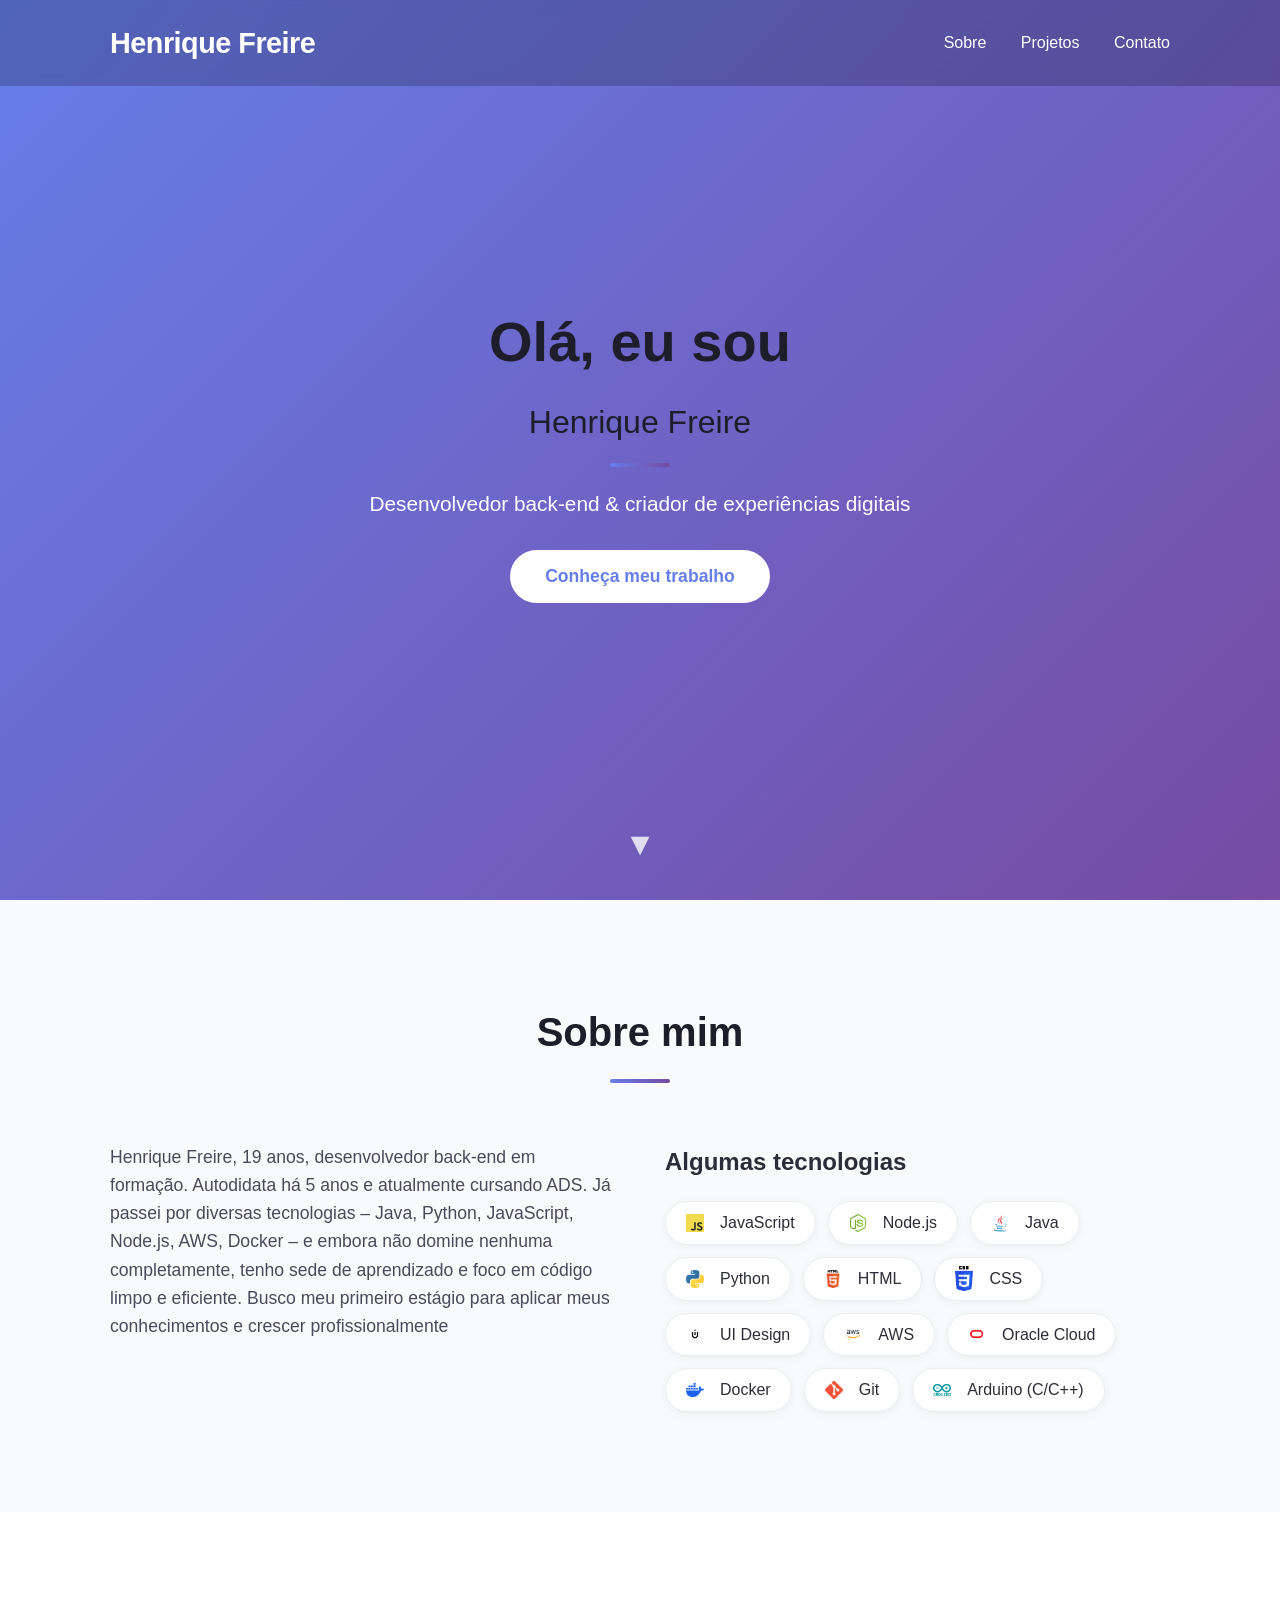
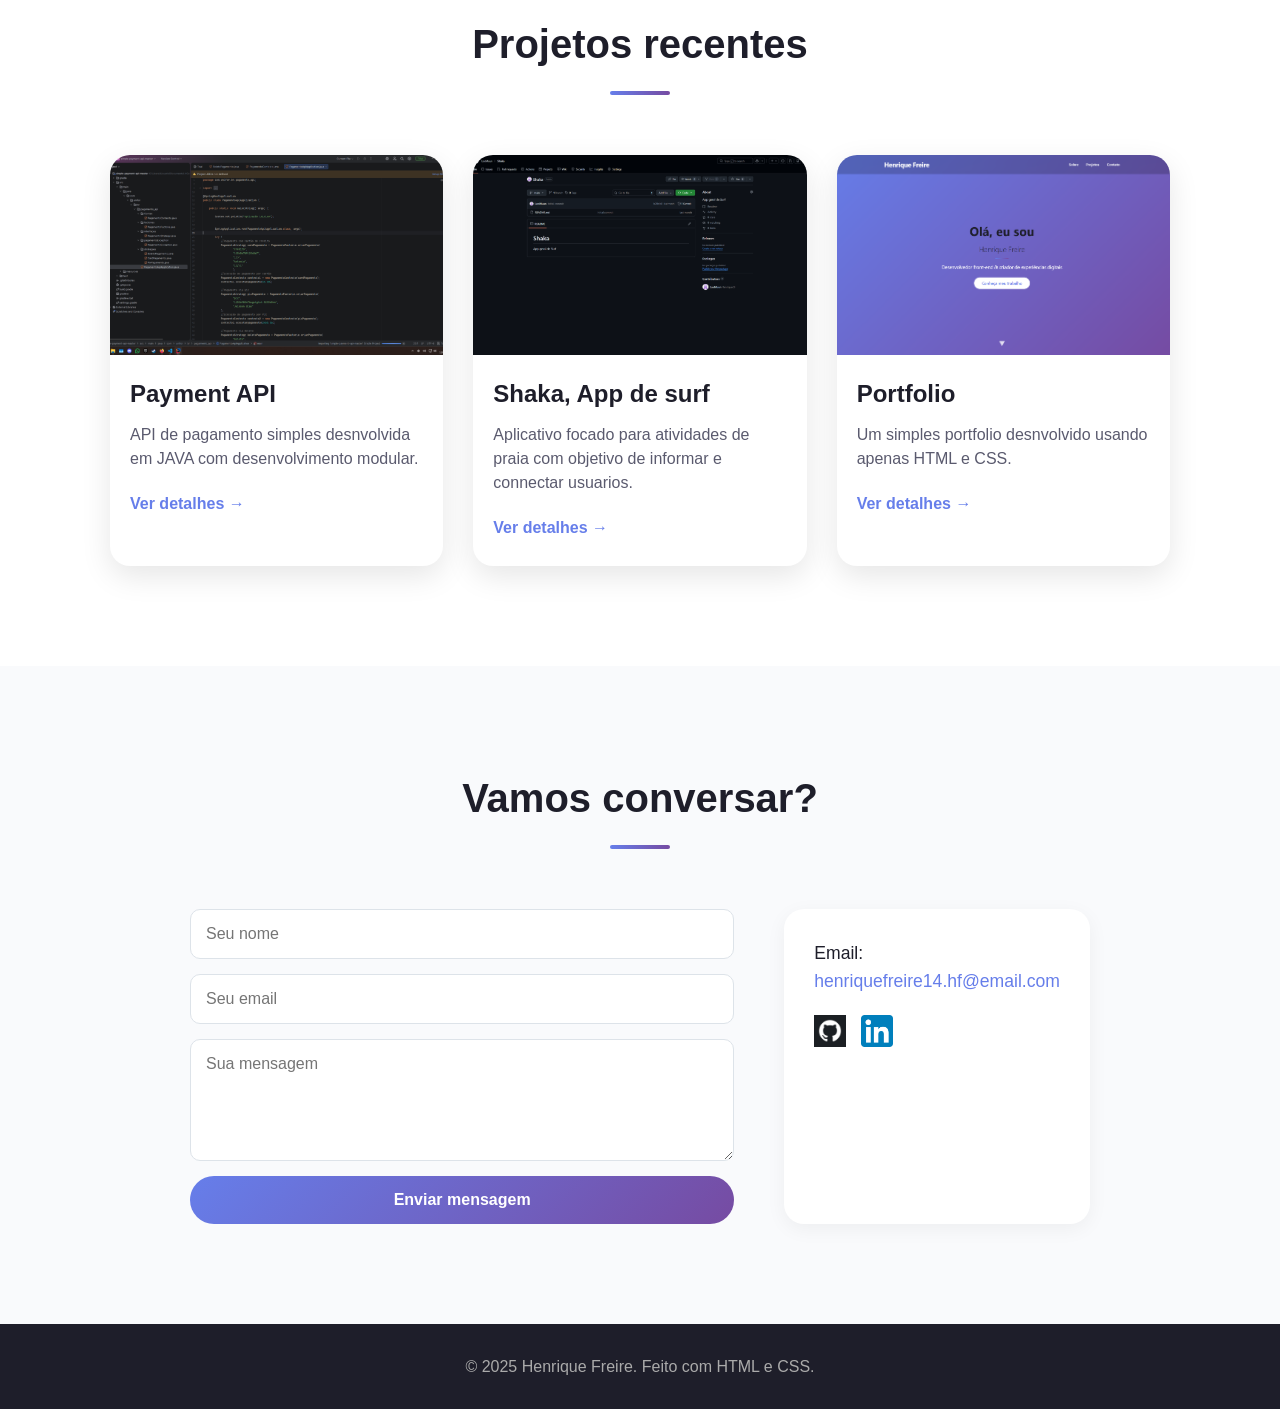
==== index.html @ a0ebcc12 "Reorganizei a estrutura das pastas" ====
<!DOCTYPE html>
<html lang="pt">
<head>
    <meta charset="UTF-8">
    <meta name="viewport" content="width=device-width, initial-scale=1.0">
    <title>HenFreir</title>
    <link rel="stylesheet" href="style.css">
</head>
<body>
    <header class="cabecalho">
        <div class="container">
            <h1 class="logo">Henrique Freire</h1>
            <nav class="menu">
                <a href="#sobre">Sobre</a>
                <a href="#projetos">Projetos</a>
                <a href="#contato">Contato</a>
            </nav>
        </div>
    </header>

    <main>
        <section class="hero">
            <div class="hero-content">
                <h2>Olá, eu sou <span>Henrique Freire</span></h2>
                <p>Desenvolvedor back-end & criador de experiências digitais</p>
                <a href="#projetos" class="btn">Conheça meu trabalho</a>
            </div>
            <a href="#sobre" class="scroll-down">▼</a>
        </section>

        <section id="sobre" class="sobre">
            <div class="container">
                <h2>Sobre mim</h2>
                <div class="sobre-grid">
                    <div class="sobre-texto">
                        <p>Henrique Freire, 19 anos, desenvolvedor back-end em formação. Autodidata há 5 anos e atualmente cursando ADS. Já passei por diversas tecnologias – Java, Python, JavaScript, Node.js, AWS, Docker – e embora não domine nenhuma completamente, tenho sede de aprendizado e foco em código limpo e eficiente. Busco meu primeiro estágio para aplicar meus conhecimentos e crescer profissionalmente</p>
                    </div>
                    <div class="sobre-skills">
                        <h3>Algumas tecnologias</h3>
                        <ul class="skills-list">
                            <!-- Back-end / Linguagens principais -->
                            <li style="--skill-color: #f7df1e; --skill-glow: #f7df1e80;"><img src="./imgs/js.png" alt="">JavaScript</li>
                            <li style="--skill-color: #68a063; --skill-glow: #68a06380;"><img src="./imgs/nodejs.png" alt="">Node.js</li>
                            <li style="--skill-color: #007396; --skill-glow: #00739680;"><img src="./imgs/java.png" alt="">Java</li>
                            <li style="--skill-color: #3776ab; --skill-glow: #3776ab80;"><img src="./imgs/python.png" alt="">Python</li>
                            <!-- Front-end & Design -->
                            <li style="--skill-color: #e44d26; --skill-glow: #e44d2680;"><img src="./imgs/html.png" alt="">HTML</li>
                            <li style="--skill-color: #2926e4; --skill-glow: #3230b1;"><img src="./imgs/css.png" alt="">CSS</li>
                            <li style="--skill-color: #9b59b6; --skill-glow: #9b59b680;"><img src="./imgs/ui.png" alt="">UI Design</li>
                            <!-- Cloud -->
                            <li style="--skill-color: #ff9900; --skill-glow: #ff990080;"><img src="./imgs/aws.png" alt="">AWS</li>
                            <li style="--skill-color: #f80000; --skill-glow: #f8000080;"><img src="./imgs/oracle.png" alt="">Oracle Cloud</li>
                            <!-- Versionamento & DevOps -->
                            <li style="--skill-color: #2496ed; --skill-glow: #2496ed80;"><img src="./imgs/docker.png" alt="">Docker</li>
                            <li style="--skill-color: #f05032; --skill-glow: #f0503280;"><img src="./imgs/git.png" alt="">Git</li>
                            <!-- Embarcados / Outros -->
                            <li style="--skill-color: #00979d; --skill-glow: #00979d80;"><img src="./imgs/arduino.png" alt="">Arduino (C/C++)</li>
                        </ul>
                    </div>
                </div>
            </div>
        </section>

        <section id="projetos" class="projetos"> <!-- Projetos -->
            <div class="container">
                <h2>Projetos recentes</h2>
                <div class="grid">
                    <div class="card">
                        <div class="card-img" style="background-image: url(./imgs/payment.png);"></div>
                        <h3>Payment API</h3>
                        <p>API de pagamento simples desnvolvida em JAVA com desenvolvimento modular.</p>
                        <a href="https://github.com/LooMuun/simple-payment-api" class="card-link">Ver detalhes →</a>
                    </div>
                    <div class="card">
                        <div class="card-img" style="background-image: url(./imgs/shaka.png);"></div>
                        <h3>Shaka, App de surf</h3>
                        <p>Aplicativo focado para atividades de praia com objetivo de informar e connectar usuarios.</p>
                        <a href="https://github.com/LooMuun/Shaka" class="card-link">Ver detalhes →</a>
                    </div>
                    <div class="card">
                        <div class="card-img" style="background-image: url('./imgs/portfolio.png');";></div>
                        <h3>Portfolio</h3>
                        <p>Um simples portfolio desnvolvido usando apenas HTML e CSS.</p>
                        <a href="https://github.com/LooMuun/portfolio" class="card-link">Ver detalhes →</a>
                    </div>
                </div>
            </div>
        </section>

        <section id="contato" class="contato"> <!-- Contato -->
            <div class="container">
                <h2>Vamos conversar?</h2>
                <div class="contato-wrapper">
                    <form>
                        <input type="text" placeholder="Seu nome" required>
                        <input type="email" placeholder="Seu email" required>
                        <textarea rows="5" placeholder="Sua mensagem" required></textarea>
                        <button type="submit" class="btn">Enviar mensagem</button>
                    </form>
                    <div class="contato-info">
                        <p>Email: <a href="mailto:exemplo@email.com">henriquefreire14.hf@email.com</a></p>
                        <div class="social-links">
                            <a href="https://github.com/loomuun"><img src="./imgs/github.png" alt="GitHub"></a>
                            <a href="https://linkedin.com/in/loomuun"><img src="./imgs/linkedin.png" alt="LinkedIn"></a>
                        </div>
                    </div>
                </div>
            </div>
        </section>
    </main>

    <footer class="rodape"> <!-- Rodapé -->
        <div class="container">
            <p>© 2025 Henrique Freire. Feito com HTML e CSS.</p>
        </div>
    </footer>
</body>
</html>
---- style.css ----
* {
    margin: 0;
    padding: 0;
    box-sizing: border-box;
}

html {
    scroll-behavior: smooth;
}

body {
    font-family: 'Segoe UI', Tahoma, Geneva, Verdana, sans-serif;
    line-height: 1.6;
    color: #1e1e2a;
}

.container {
    max-width: 1100px;
    margin: 0 auto;
    padding: 0 20px;
}

/* Cabeçalho - transparente no hero */
.cabecalho {
    position: fixed;
    top: 0;
    left: 0;
    width: 100%;
    padding: 20px 0;
    background: rgba(0, 0, 0, 0.2);
    backdrop-filter: blur(5px);
    z-index: 1000;
    transition: background 0.3s;
}

.cabecalho .container {
    display: flex;
    justify-content: space-between;
    align-items: center;
}

.logo {
    color: #fff;
    font-size: 1.8rem;
    font-weight: 700;
    letter-spacing: -0.5px;
}

.menu a {
    color: #fff;
    text-decoration: none;
    margin-left: 30px;
    font-weight: 500;
    transition: color 0.3s;
    border-bottom: 2px solid transparent;
    padding-bottom: 5px;
}

.menu a:hover {
    border-bottom-color: #fff;
}

/* Hero - tela cheia */
.hero {
    height: 100vh;
    background: linear-gradient(135deg, #667eea 0%, #764ba2 100%);
    color: #fff;
    display: flex;
    align-items: center;
    justify-content: center;
    text-align: center;
    position: relative;
    padding: 0 20px;
}

.hero-content {
    max-width: 800px;
}

.hero h2 {
    font-size: 3.5rem;
    margin-bottom: 20px;
    animation: fadeInUp 1s ease;
}

.hero h2 span {
    display: block;
    font-size: 2rem;
    font-weight: 300;
    margin-top: 10px;
}

.hero p {
    font-size: 1.3rem;
    margin-bottom: 30px;
    opacity: 0.9;
    animation: fadeInUp 1s ease 0.2s both;
}

.hero .btn {
    background: #fff;
    color: #667eea;
    padding: 12px 35px;
    font-size: 1.1rem;
    border-radius: 50px;
    font-weight: 600;
    text-decoration: none;
    transition: transform 0.3s, box-shadow 0.3s;
    animation: fadeInUp 1s ease 0.4s both;
    display: inline-block;
}

.hero .btn:hover {
    transform: translateY(-3px);
    box-shadow: 0 10px 20px rgba(0,0,0,0.2);
}

.scroll-down {
    position: absolute;
    bottom: 30px;
    left: 50%;
    transform: translateX(-50%);
    color: #fff;
    font-size: 2rem;
    text-decoration: none;
    animation: bounce 2s infinite;
    opacity: 0.8;
}

@keyframes bounce {
    0%, 20%, 50%, 80%, 100% {transform: translateX(-50%) translateY(0);}
    40% {transform: translateX(-50%) translateY(-20px);}
    60% {transform: translateX(-50%) translateY(-10px);}
}

@keyframes fadeInUp {
    from {
        opacity: 0;
        transform: translateY(30px);
    }
    to {
        opacity: 1;
        transform: translateY(0);
    }
}

/* Seção sobre */
.sobre {
    padding: 100px 0;
    background: #f9fafc;
}

.sobre-grid {
    display: grid;
    grid-template-columns: 1fr 1fr;
    gap: 50px;
    align-items: start;
}

.sobre-texto p {
    margin-bottom: 20px;
    color: #4a4a5a;
    font-size: 1.1rem;
}

.sobre-skills h3 {
    margin-bottom: 20px;
    font-size: 1.5rem;
    color: #2d2d3a;
}

.skills-list {
    list-style: none;
    display: flex;
    flex-wrap: wrap;
    gap: 12px;
}

.skills-list li {
    background: #fff;
    padding: 8px 20px;
    border-radius: 30px;
    box-shadow: 0 2px 10px rgba(0,0,0,0.05);
    font-weight: 500;
    color: #2d2d3a;
    border: 1px solid #eaeef2;
    transition: all 0.3s ease;
}

.skills-list li:hover {
    background-color: color-mix(in srgb, var(--skill-color) 10%, transparent);
    color: var(--skill-color);
    border-color: var(--skill-color);
    box-shadow: 0 0 15px var(--skill-glow);
}

.skills-list img {
    width: 18px;
    height: auto;
    vertical-align: middle;
    margin-right: 8px;
}

/* Alinha ícone e texto verticalmente dentro do badge */
.skills-list li {
    display: inline-flex;
    align-items: center;
    gap: 8px;
}

.skills-list img {
    display: block;
}

/* Projetos */
.projetos {
    padding: 100px 0;
    background: #fff;
}

h2 {
    text-align: center;
    font-size: 2.5rem;
    margin-bottom: 60px;
    color: #1e1e2a;
    position: relative;
}

h2:after {
    content: '';
    display: block;
    width: 60px;
    height: 4px;
    background: linear-gradient(90deg, #667eea, #764ba2);
    margin: 15px auto 0;
    border-radius: 2px;
}

.grid {
    display: grid;
    grid-template-columns: repeat(auto-fit, minmax(300px, 1fr));
    gap: 30px;
}

.card {
    background: #fff;
    border-radius: 20px;
    overflow: hidden;
    box-shadow: 0 10px 30px rgba(0,0,0,0.1);
    transition: transform 0.3s, box-shadow 0.3s;
}

.card:hover {
    transform: translateY(-10px);
    box-shadow: 0 20px 40px rgba(0,0,0,0.15);
}

.card-img {
    height: 200px;
    background-size: cover;
    background-position: center;
}

.card h3 {
    font-size: 1.5rem;
    margin: 20px 20px 10px;
    color: #1e1e2a;
}

.card p {
    margin: 0 20px 20px;
    color: #5a5a6e;
    line-height: 1.5;
}

.card-link {
    display: inline-block;
    margin: 0 20px 25px;
    color: #667eea;
    text-decoration: none;
    font-weight: 600;
    transition: transform 0.2s;
}

.card-link:hover {
    transform: translateX(5px);
}

/* Contato */
.contato {
    padding: 100px 0;
    background: #f9fafc;
}

.contato-wrapper {
    display: grid;
    grid-template-columns: 2fr 1fr;
    gap: 50px;
    max-width: 900px;
    margin: 0 auto;
}

.contato form {
    display: flex;
    flex-direction: column;
    gap: 15px;
}

.contato input,
.contato textarea {
    width: 100%;
    padding: 15px;
    border: 1px solid #dde3e9;
    border-radius: 10px;
    font-family: inherit;
    font-size: 1rem;
    transition: border 0.3s;
}

.contato input:focus,
.contato textarea:focus {
    outline: none;
    border-color: #667eea;
}

.contato .btn {
    background: linear-gradient(135deg, #667eea, #764ba2);
    color: #fff;
    padding: 15px 30px;
    border: none;
    border-radius: 50px;
    font-size: 1rem;
    font-weight: 600;
    cursor: pointer;
    transition: opacity 0.3s;
}

.contato .btn:hover {
    opacity: 0.9;
}

.contato-info {
    background: #fff;
    padding: 30px;
    border-radius: 20px;
    box-shadow: 0 5px 20px rgba(0,0,0,0.05);
}

.contato-info p {
    margin-bottom: 20px;
    font-size: 1.1rem;
}

.contato-info a {
    color: #667eea;
    text-decoration: none;
    font-weight: 500;
}

.social-links {
    display: flex;
    gap: 15px;
    margin-top: 10px;
}

.social-links a {
    display: inline-block;
}

.social-links img {
    width: 32px;
    height: auto;
    display: block;
    transition: filter 0.3s ease;
}

.social-links a:hover {
    color: #667eea;
}

.social-links a:hover img {
    animation: shake 0.3s ease-in-out;
    filter: drop-shadow(0 0 8px rgba(102, 126, 234, 0.8)); /*Glow*/
}

@keyframes shake {
    0% { transform: rotate(0deg); }
    25% { transform: rotate(10deg); }
    50% { transform: rotate(-10deg); }
    75% { transform: rotate(5deg); }
    100% { transform: rotate(0deg); }
}

.rodape {
    background: #1e1e2a;
    color: #aaa;
    text-align: center;
    padding: 30px 0;
}

@media (max-width: 768px) {
    .cabecalho .container {
        flex-direction: column;
        gap: 10px;
    }

    .menu a {
        margin: 0 15px;
    }

    .hero h2 {
        font-size: 2.5rem;
    }

    .hero h2 span {
        font-size: 1.5rem;
    }

    .sobre-grid,
    .contato-wrapper {
        grid-template-columns: 1fr;
    }

    h2 {
        font-size: 2rem;
    }
}
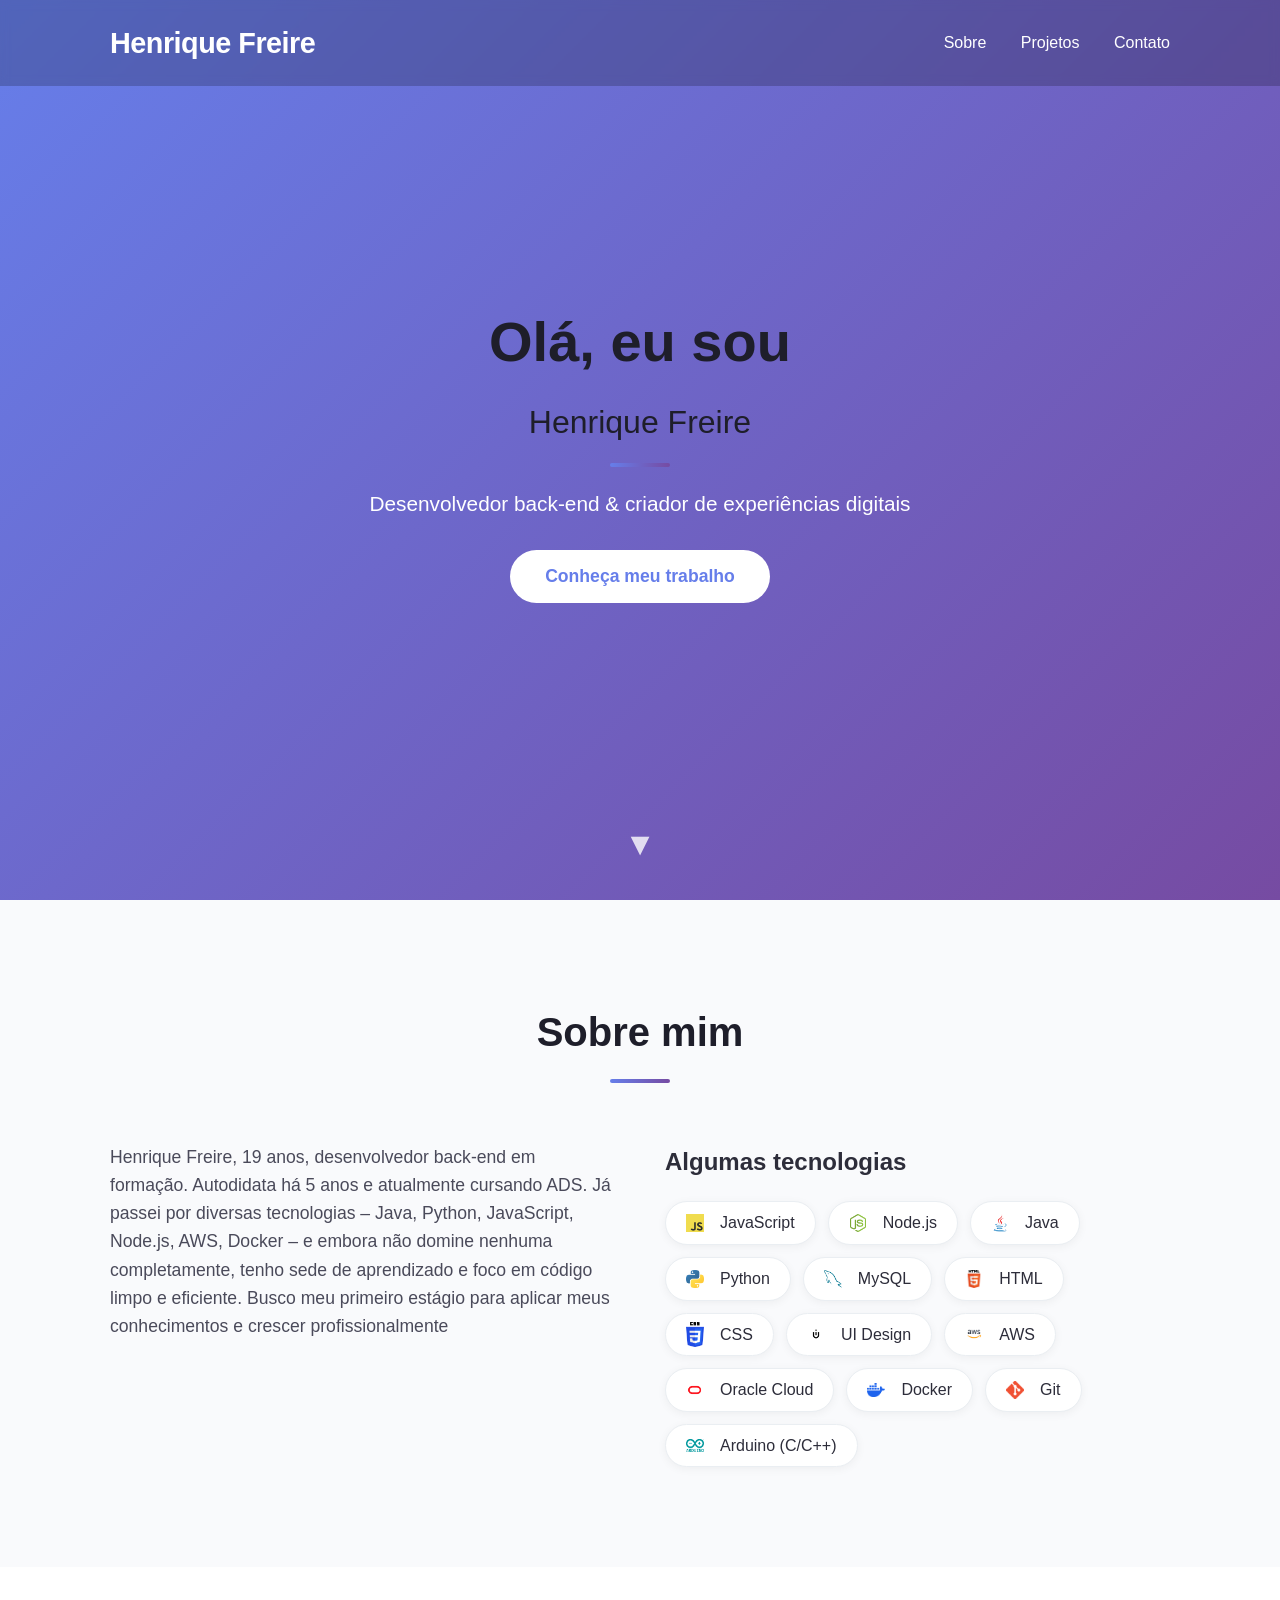
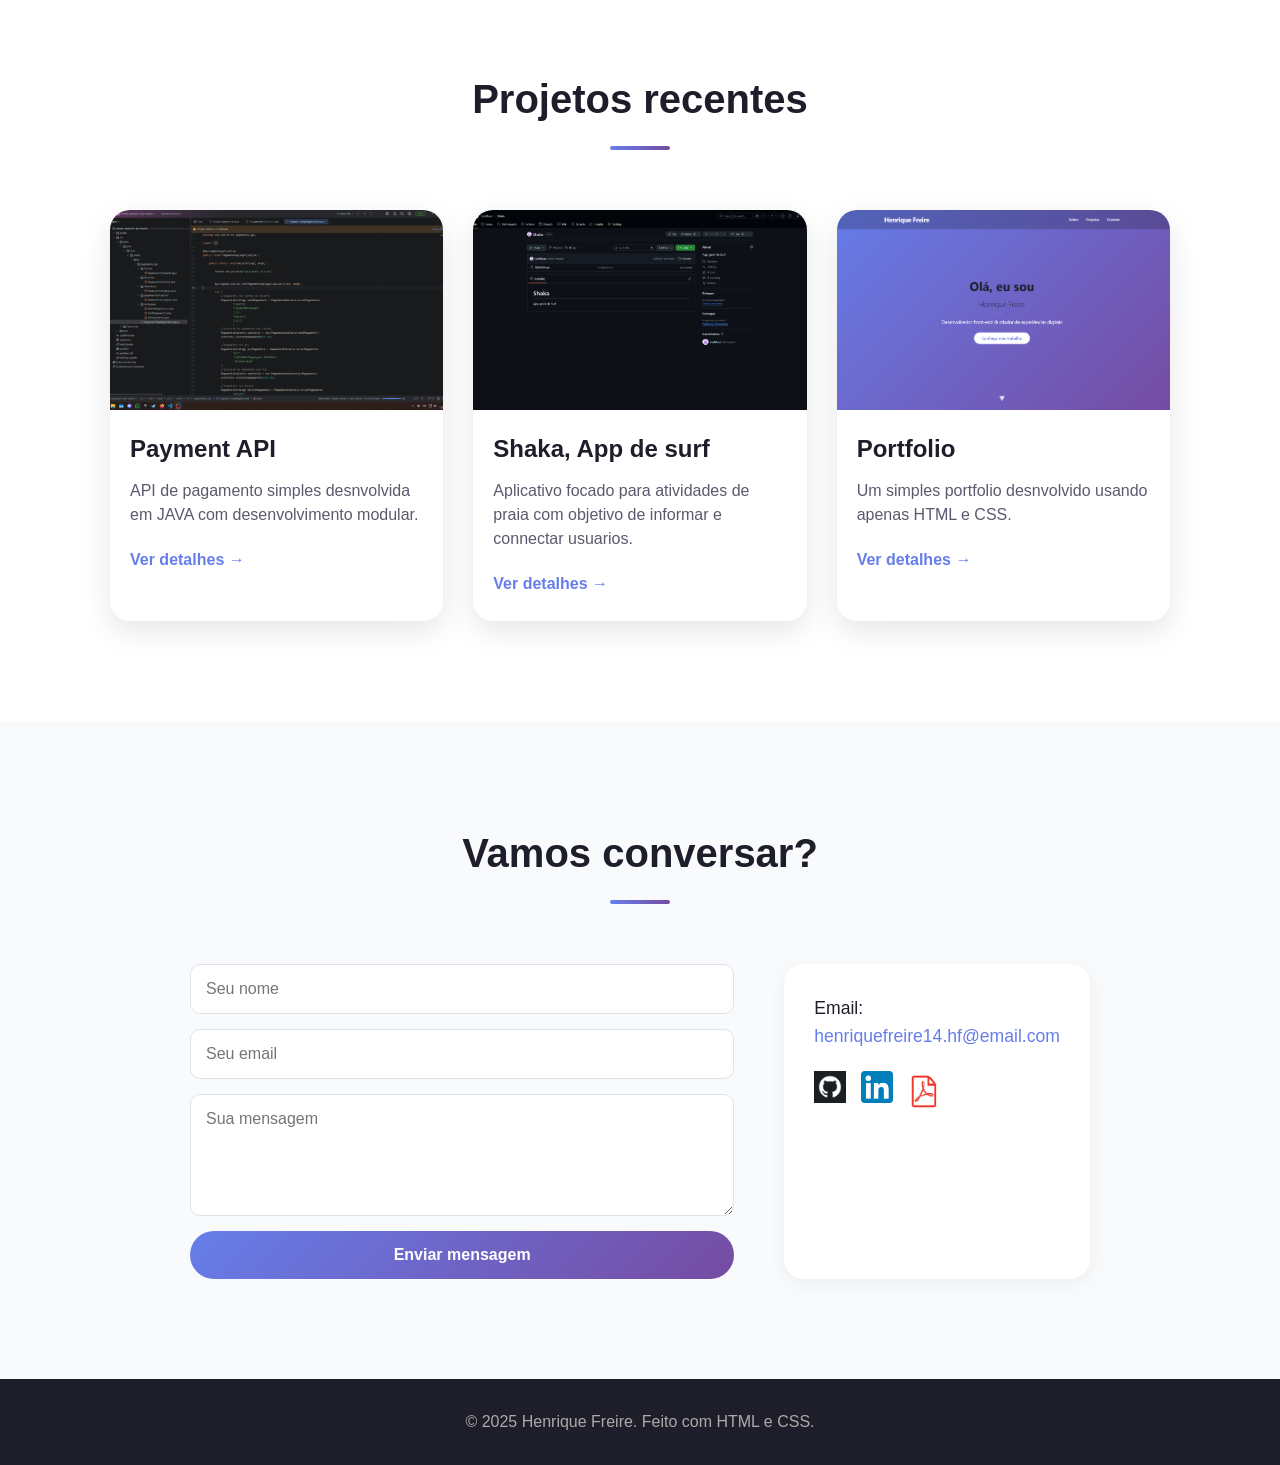
==== commit 5a85c391: "mySQL adicionado a skill list e curriculo em pdf adicionado a area de contato" ====
--- a/index.html
+++ b/index.html
@@ -43,6 +43,8 @@
                             <li style="--skill-color: #68a063; --skill-glow: #68a06380;"><img src="./imgs/nodejs.png" alt="">Node.js</li>
                             <li style="--skill-color: #007396; --skill-glow: #00739680;"><img src="./imgs/java.png" alt="">Java</li>
                             <li style="--skill-color: #3776ab; --skill-glow: #3776ab80;"><img src="./imgs/python.png" alt="">Python</li>
+                            <li style="--skill-color: #4479a1; --skill-glow: #4479a180;"><img src="./imgs/mySQL.png" alt="">MySQL</li>
+
                             <!-- Front-end & Design -->
                             <li style="--skill-color: #e44d26; --skill-glow: #e44d2680;"><img src="./imgs/html.png" alt="">HTML</li>
                             <li style="--skill-color: #2926e4; --skill-glow: #3230b1;"><img src="./imgs/css.png" alt="">CSS</li>
@@ -102,6 +104,7 @@
                         <div class="social-links">
                             <a href="https://github.com/loomuun"><img src="./imgs/github.png" alt="GitHub"></a>
                             <a href="https://linkedin.com/in/loomuun"><img src="./imgs/linkedin.png" alt="LinkedIn"></a>
+                            <a href="./docs/curriculo.pdf" target="_blank"><img src="./imgs/pdf.png" alt="Currículo"></a>
                         </div>
                     </div>
                 </div>
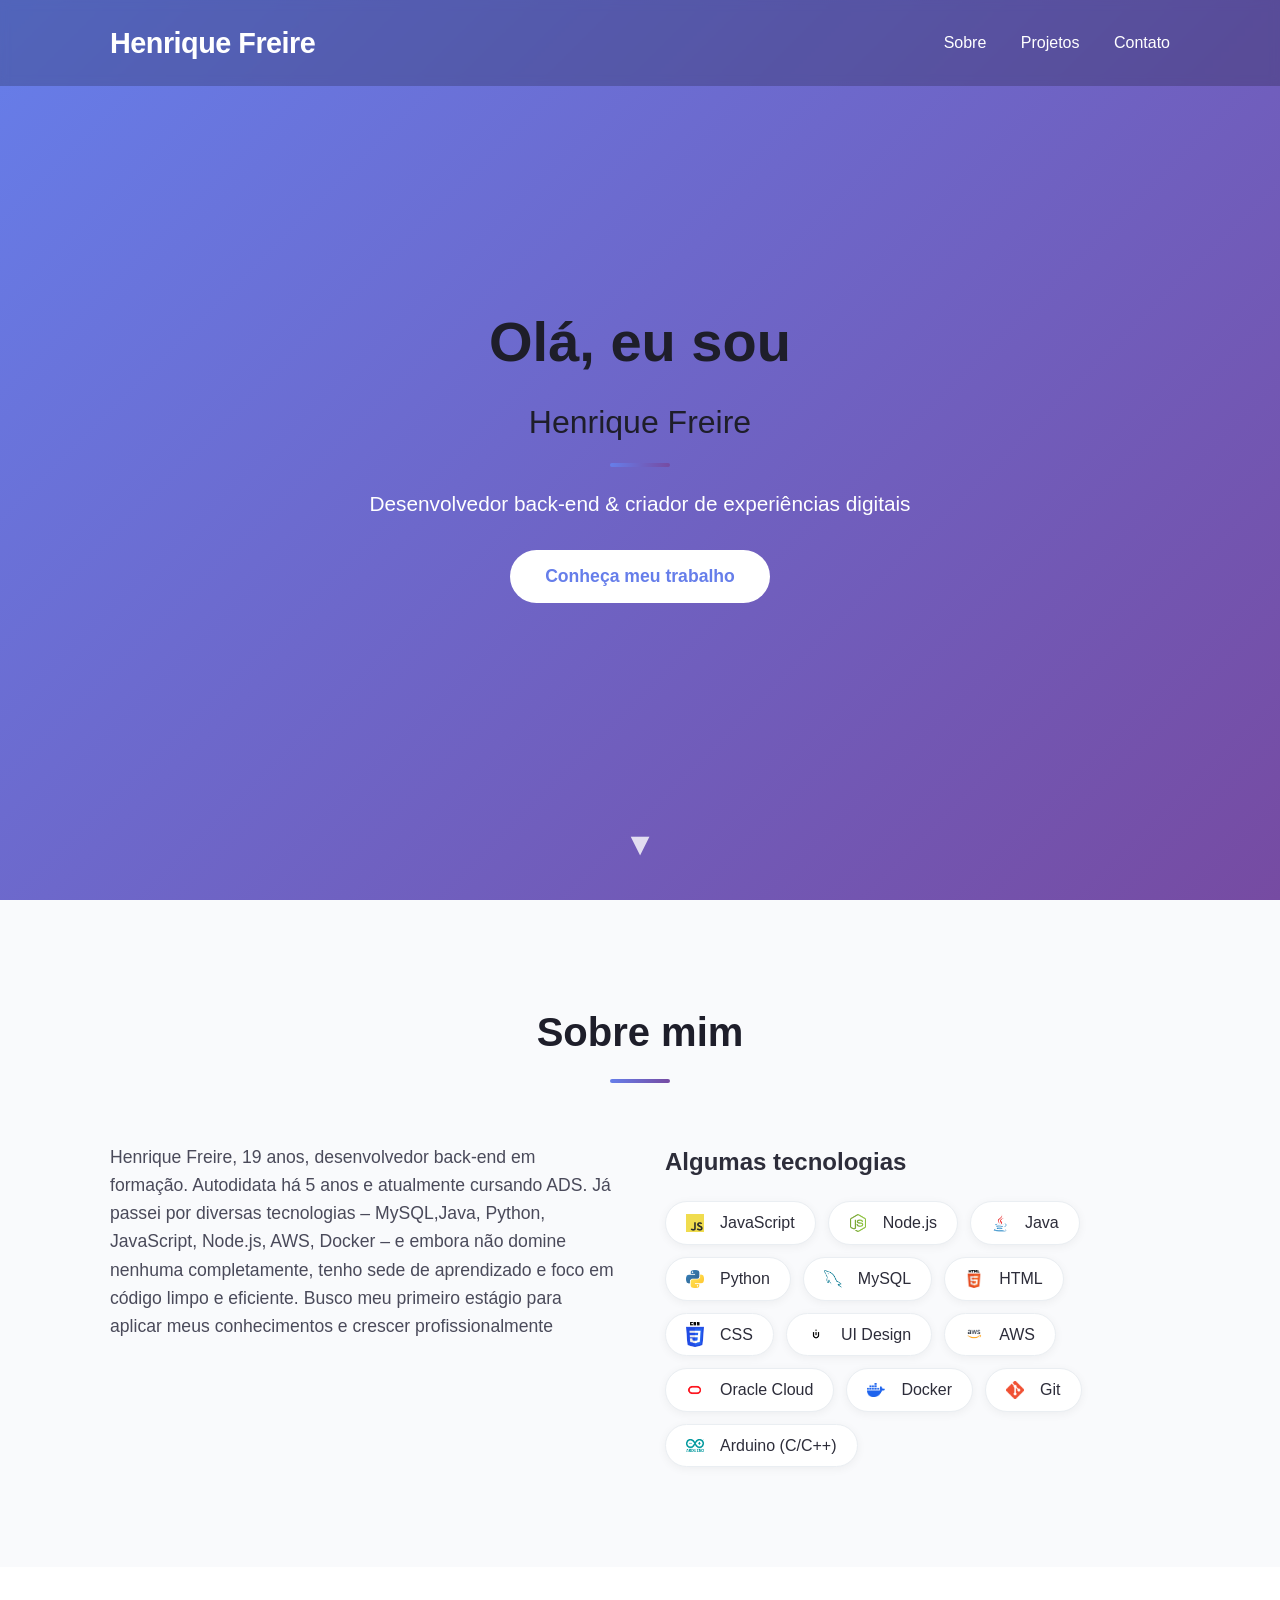
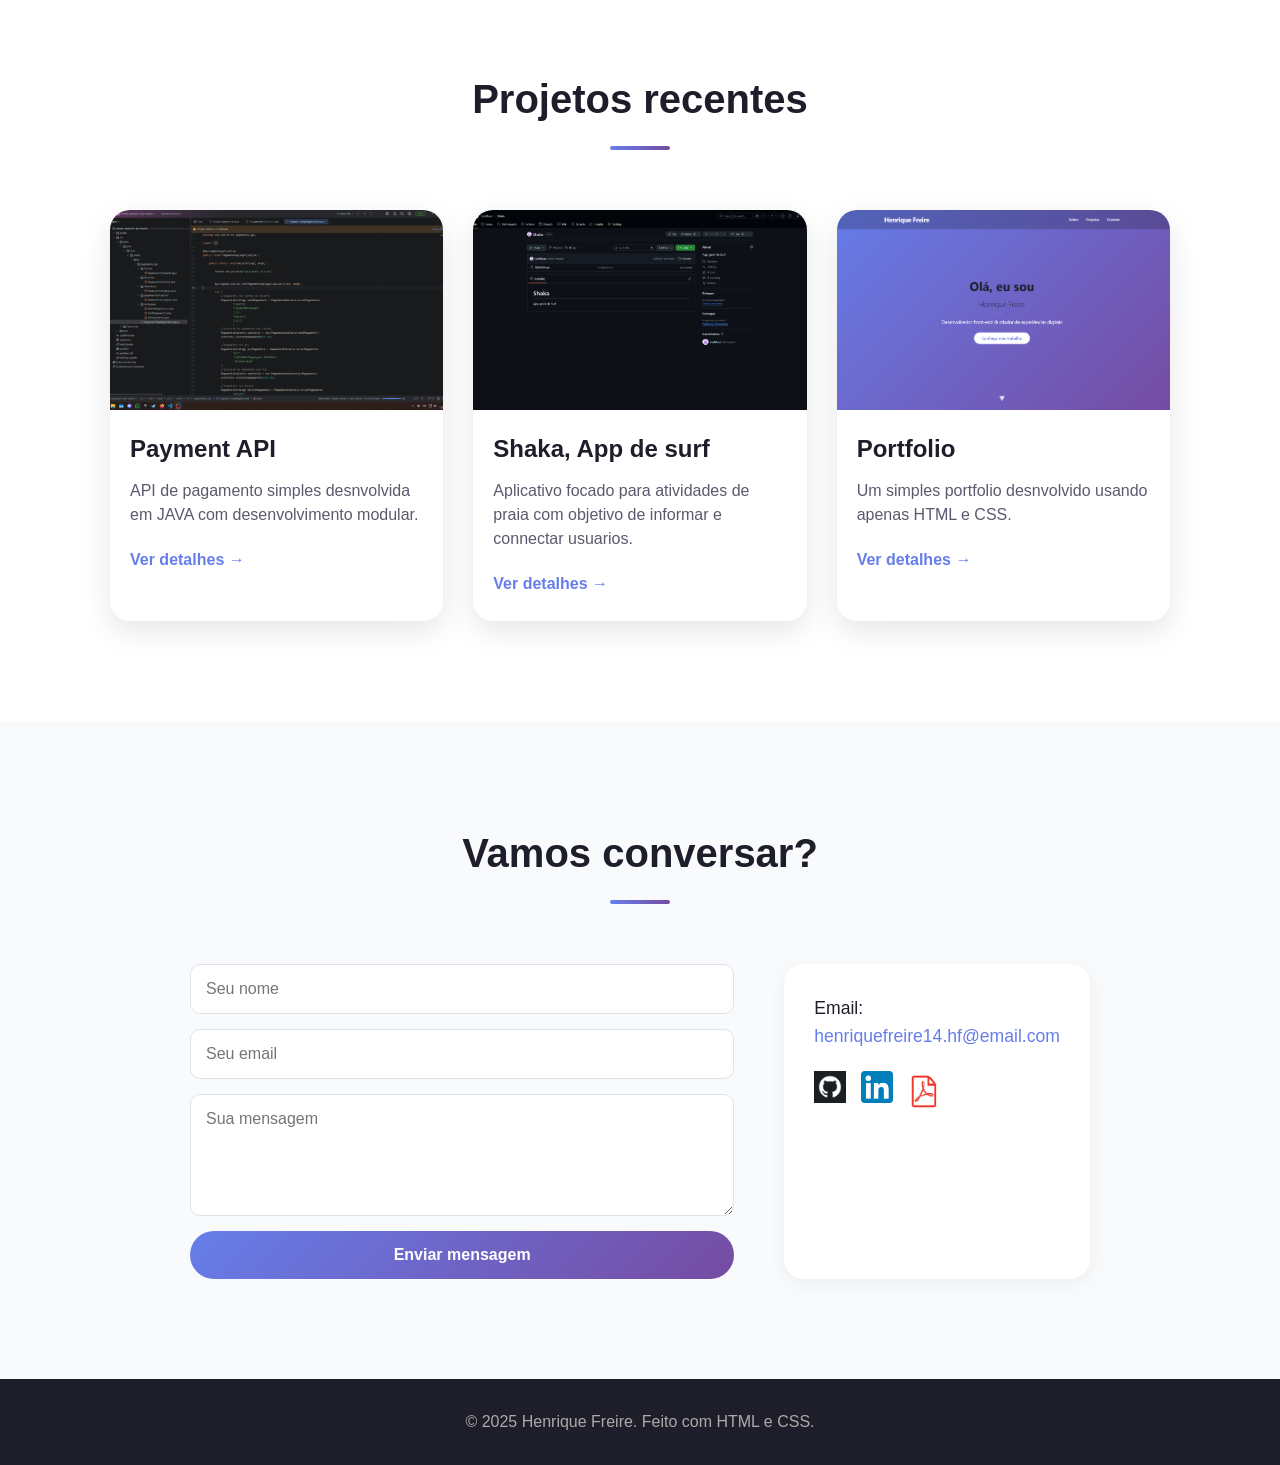
==== commit 813b74fa: "Arquivo do curriculo atualizado e descrição tbm" ====
--- a/index.html
+++ b/index.html
@@ -33,7 +33,7 @@
                 <h2>Sobre mim</h2>
                 <div class="sobre-grid">
                     <div class="sobre-texto">
-                        <p>Henrique Freire, 19 anos, desenvolvedor back-end em formação. Autodidata há 5 anos e atualmente cursando ADS. Já passei por diversas tecnologias – Java, Python, JavaScript, Node.js, AWS, Docker – e embora não domine nenhuma completamente, tenho sede de aprendizado e foco em código limpo e eficiente. Busco meu primeiro estágio para aplicar meus conhecimentos e crescer profissionalmente</p>
+                        <p>Henrique Freire, 19 anos, desenvolvedor back-end em formação. Autodidata há 5 anos e atualmente cursando ADS. Já passei por diversas tecnologias – MySQL,Java, Python, JavaScript, Node.js, AWS, Docker – e embora não domine nenhuma completamente, tenho sede de aprendizado e foco em código limpo e eficiente. Busco meu primeiro estágio para aplicar meus conhecimentos e crescer profissionalmente</p>
                     </div>
                     <div class="sobre-skills">
                         <h3>Algumas tecnologias</h3>
@@ -44,7 +44,6 @@
                             <li style="--skill-color: #007396; --skill-glow: #00739680;"><img src="./imgs/java.png" alt="">Java</li>
                             <li style="--skill-color: #3776ab; --skill-glow: #3776ab80;"><img src="./imgs/python.png" alt="">Python</li>
                             <li style="--skill-color: #4479a1; --skill-glow: #4479a180;"><img src="./imgs/mySQL.png" alt="">MySQL</li>
-
                             <!-- Front-end & Design -->
                             <li style="--skill-color: #e44d26; --skill-glow: #e44d2680;"><img src="./imgs/html.png" alt="">HTML</li>
                             <li style="--skill-color: #2926e4; --skill-glow: #3230b1;"><img src="./imgs/css.png" alt="">CSS</li>
